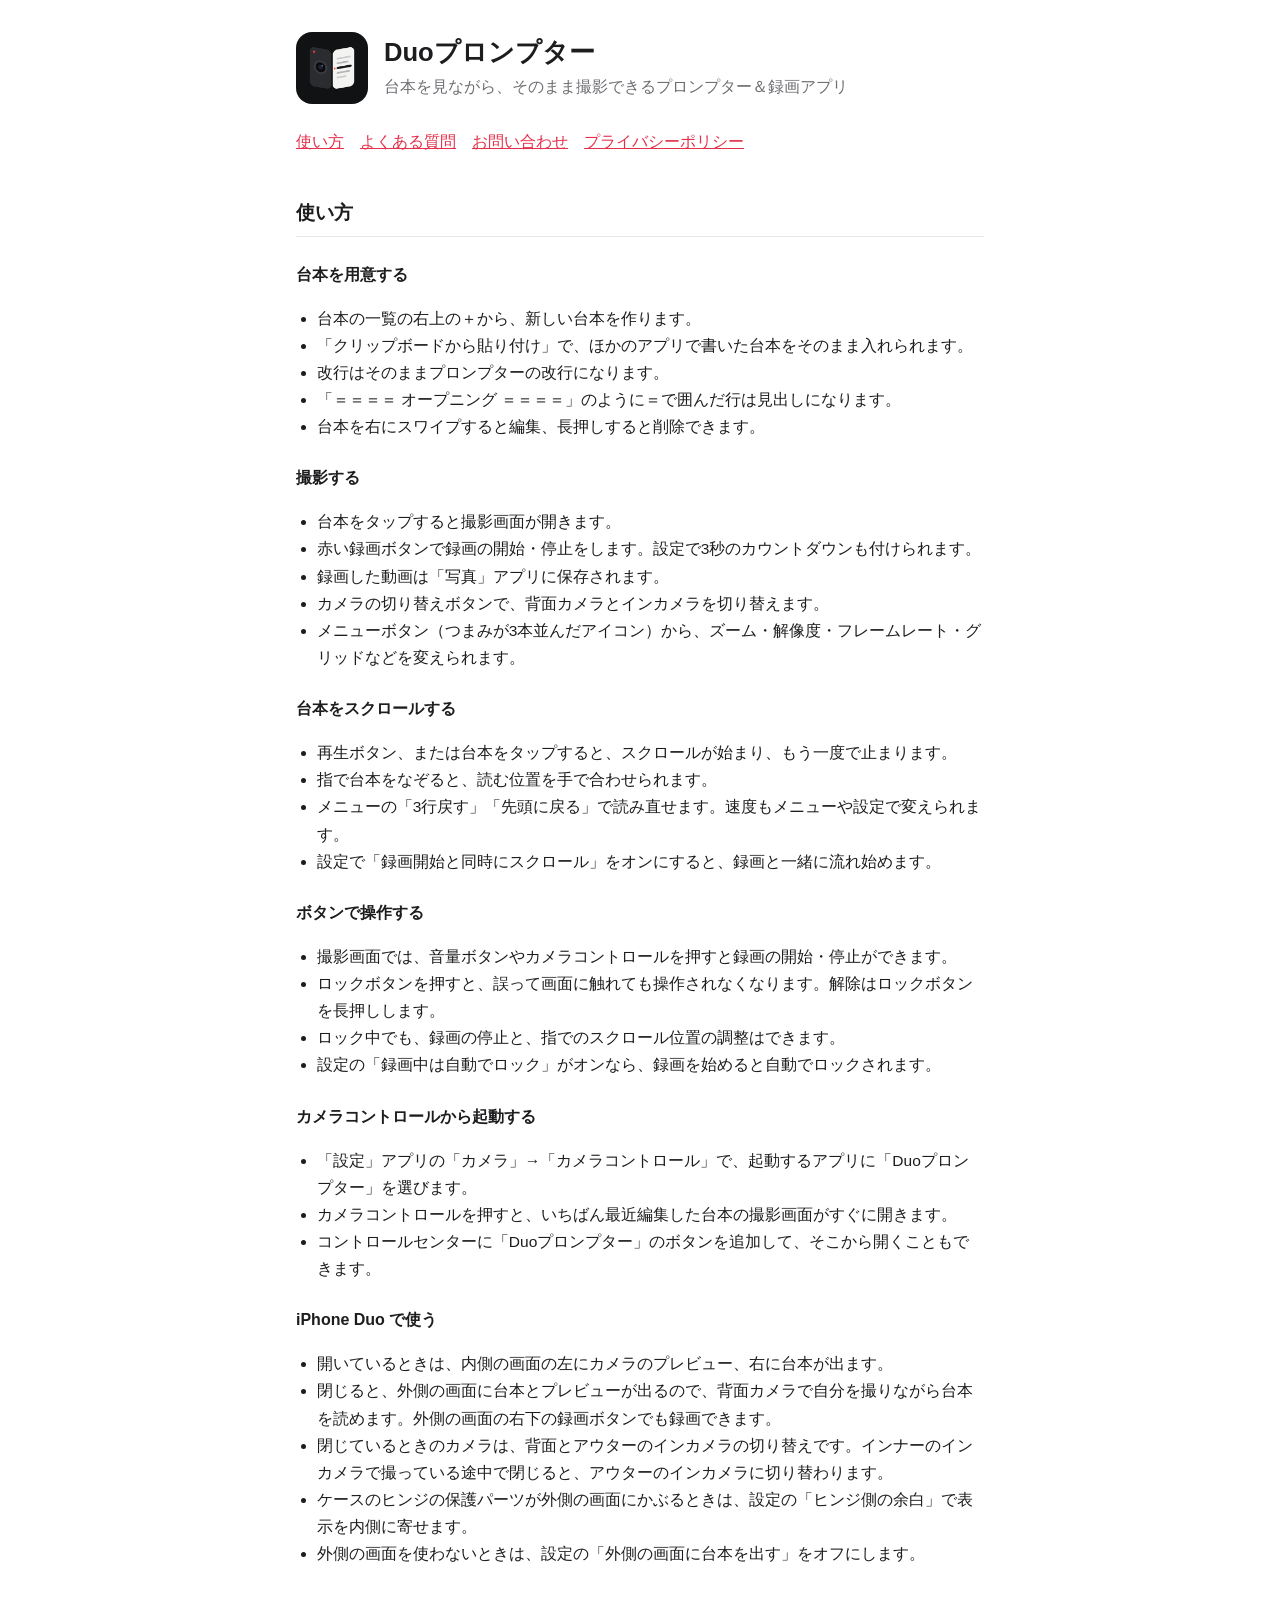
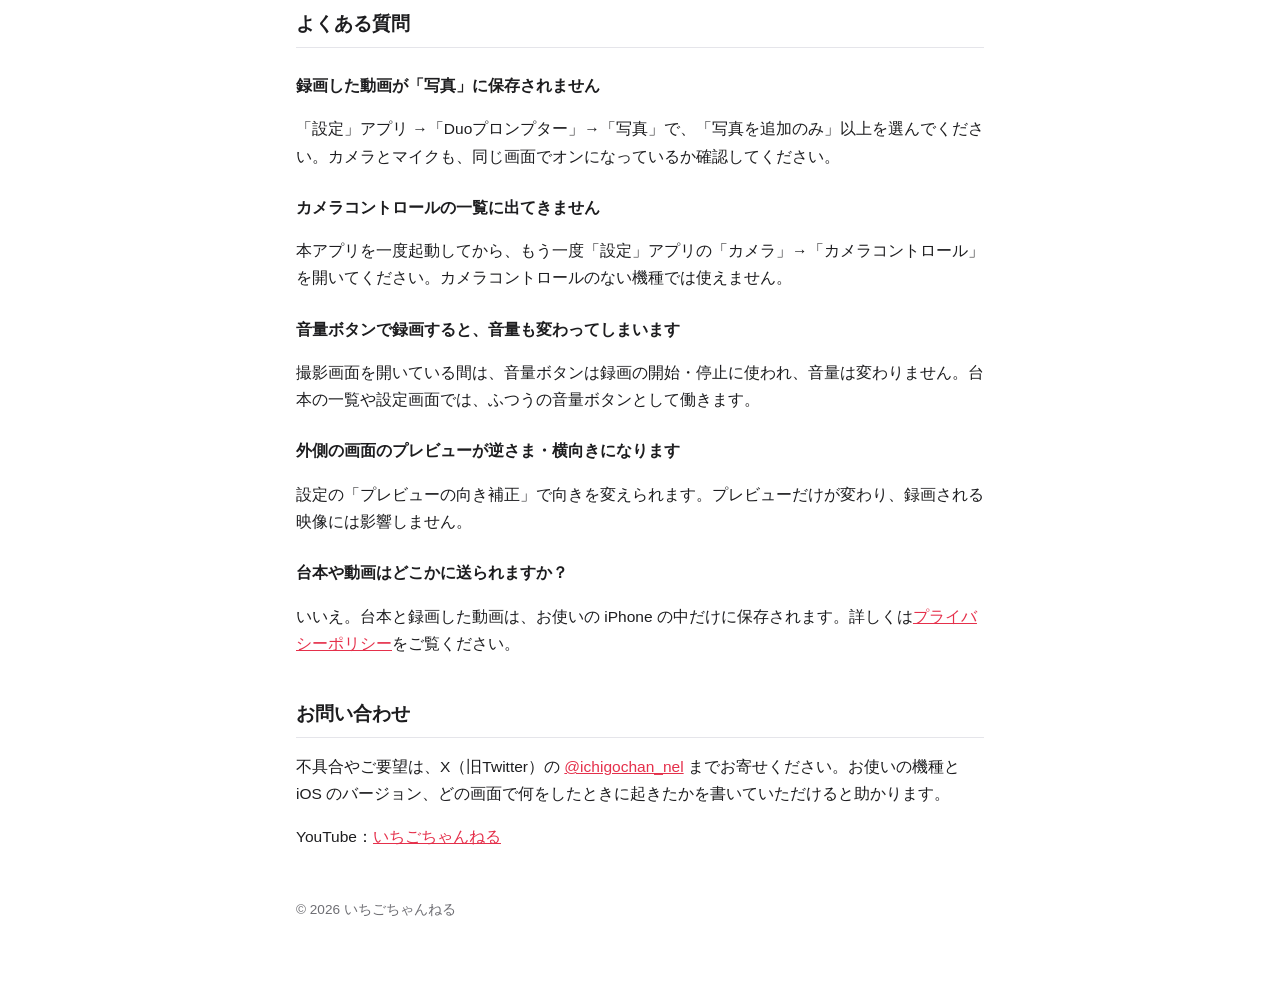
==== duo-prompter/index.html @ 32ddec3b "Add files via upload" ====
<!doctype html>
<html lang="ja">
<head>
<meta charset="utf-8">
<meta name="viewport" content="width=device-width, initial-scale=1">
<title>Duoプロンプター サポート</title>
<meta name="description" content="台本を見ながら撮影できるプロンプター＆録画アプリ「Duoプロンプター」の使い方とお問い合わせ。">
<link rel="stylesheet" href="style.css">
</head>
<body>
<main>
  <header>
    <img src="icon.png" alt="">
    <div>
      <h1>Duoプロンプター</h1>
      <p class="lead">台本を見ながら、そのまま撮影できるプロンプター＆録画アプリ</p>
    </div>
  </header>

  <nav>
    <a href="#guide">使い方</a>
    <a href="#faq">よくある質問</a>
    <a href="#contact">お問い合わせ</a>
    <a href="privacy.html">プライバシーポリシー</a>
  </nav>

  <h2 id="guide">使い方</h2>

  <h3>台本を用意する</h3>
  <ul>
    <li>台本の一覧の右上の＋から、新しい台本を作ります。</li>
    <li>「クリップボードから貼り付け」で、ほかのアプリで書いた台本をそのまま入れられます。</li>
    <li>改行はそのままプロンプターの改行になります。</li>
    <li>「＝＝＝＝ オープニング ＝＝＝＝」のように＝で囲んだ行は見出しになります。</li>
    <li>台本を右にスワイプすると編集、長押しすると削除できます。</li>
  </ul>

  <h3>撮影する</h3>
  <ul>
    <li>台本をタップすると撮影画面が開きます。</li>
    <li>赤い録画ボタンで録画の開始・停止をします。設定で3秒のカウントダウンも付けられます。</li>
    <li>録画した動画は「写真」アプリに保存されます。</li>
    <li>カメラの切り替えボタンで、背面カメラとインカメラを切り替えます。</li>
    <li>メニューボタン（つまみが3本並んだアイコン）から、ズーム・解像度・フレームレート・グリッドなどを変えられます。</li>
  </ul>

  <h3>台本をスクロールする</h3>
  <ul>
    <li>再生ボタン、または台本をタップすると、スクロールが始まり、もう一度で止まります。</li>
    <li>指で台本をなぞると、読む位置を手で合わせられます。</li>
    <li>メニューの「3行戻す」「先頭に戻る」で読み直せます。速度もメニューや設定で変えられます。</li>
    <li>設定で「録画開始と同時にスクロール」をオンにすると、録画と一緒に流れ始めます。</li>
  </ul>

  <h3>ボタンで操作する</h3>
  <ul>
    <li>撮影画面では、音量ボタンやカメラコントロールを押すと録画の開始・停止ができます。</li>
    <li>ロックボタンを押すと、誤って画面に触れても操作されなくなります。解除はロックボタンを長押しします。</li>
    <li>ロック中でも、録画の停止と、指でのスクロール位置の調整はできます。</li>
    <li>設定の「録画中は自動でロック」がオンなら、録画を始めると自動でロックされます。</li>
  </ul>

  <h3>カメラコントロールから起動する</h3>
  <ul>
    <li>「設定」アプリの「カメラ」→「カメラコントロール」で、起動するアプリに「Duoプロンプター」を選びます。</li>
    <li>カメラコントロールを押すと、いちばん最近編集した台本の撮影画面がすぐに開きます。</li>
    <li>コントロールセンターに「Duoプロンプター」のボタンを追加して、そこから開くこともできます。</li>
  </ul>

  <h3>iPhone Duo で使う</h3>
  <ul>
    <li>開いているときは、内側の画面の左にカメラのプレビュー、右に台本が出ます。</li>
    <li>閉じると、外側の画面に台本とプレビューが出るので、背面カメラで自分を撮りながら台本を読めます。外側の画面の右下の録画ボタンでも録画できます。</li>
    <li>閉じているときのカメラは、背面とアウターのインカメラの切り替えです。インナーのインカメラで撮っている途中で閉じると、アウターのインカメラに切り替わります。</li>
    <li>ケースのヒンジの保護パーツが外側の画面にかぶるときは、設定の「ヒンジ側の余白」で表示を内側に寄せます。</li>
    <li>外側の画面を使わないときは、設定の「外側の画面に台本を出す」をオフにします。</li>
  </ul>

  <h2 id="faq">よくある質問</h2>

  <h3>録画した動画が「写真」に保存されません</h3>
  <p>「設定」アプリ →「Duoプロンプター」→「写真」で、「写真を追加のみ」以上を選んでください。カメラとマイクも、同じ画面でオンになっているか確認してください。</p>

  <h3>カメラコントロールの一覧に出てきません</h3>
  <p>本アプリを一度起動してから、もう一度「設定」アプリの「カメラ」→「カメラコントロール」を開いてください。カメラコントロールのない機種では使えません。</p>

  <h3>音量ボタンで録画すると、音量も変わってしまいます</h3>
  <p>撮影画面を開いている間は、音量ボタンは録画の開始・停止に使われ、音量は変わりません。台本の一覧や設定画面では、ふつうの音量ボタンとして働きます。</p>

  <h3>外側の画面のプレビューが逆さま・横向きになります</h3>
  <p>設定の「プレビューの向き補正」で向きを変えられます。プレビューだけが変わり、録画される映像には影響しません。</p>

  <h3>台本や動画はどこかに送られますか？</h3>
  <p>いいえ。台本と録画した動画は、お使いの iPhone の中だけに保存されます。詳しくは<a href="privacy.html">プライバシーポリシー</a>をご覧ください。</p>

  <h2 id="contact">お問い合わせ</h2>
  <p>不具合やご要望は、X（旧Twitter）の <a href="https://x.com/ichigochan_nel">@ichigochan_nel</a> までお寄せください。お使いの機種と iOS のバージョン、どの画面で何をしたときに起きたかを書いていただけると助かります。</p>
  <p>YouTube：<a href="https://www.youtube.com/@ichigochannel">いちごちゃんねる</a></p>

  <footer>© 2026 いちごちゃんねる</footer>
</main>
</body>
</html>
---- duo-prompter/style.css ----
:root {
  --bg: #ffffff;
  --text: #1d1d1f;
  --sub: #6e6e73;
  --line: #e5e5ea;
  --card: #f5f5f7;
  --accent: #e5304b;
}
@media (prefers-color-scheme: dark) {
  :root {
    --bg: #000000;
    --text: #f5f5f7;
    --sub: #a1a1a6;
    --line: #2c2c2e;
    --card: #1c1c1e;
    --accent: #ff5a6e;
  }
}
* { box-sizing: border-box; }
body {
  margin: 0;
  background: var(--bg);
  color: var(--text);
  font-family: -apple-system, BlinkMacSystemFont, "Hiragino Sans", "Hiragino Kaku Gothic ProN", "Noto Sans JP", sans-serif;
  line-height: 1.75;
  -webkit-text-size-adjust: 100%;
}
main { max-width: 720px; margin: 0 auto; padding: 32px 16px 64px; }
header { display: flex; align-items: center; gap: 16px; margin-bottom: 24px; }
header img { width: 72px; height: 72px; border-radius: 16px; }
h1 { font-size: 1.6rem; margin: 0; line-height: 1.3; }
h2 { font-size: 1.2rem; margin: 40px 0 8px; padding-bottom: 6px; border-bottom: 1px solid var(--line); }
h3 { font-size: 1rem; margin: 24px 0 4px; }
p, li { font-size: 0.97rem; }
ul { padding-left: 1.3em; }
a { color: var(--accent); }
.lead { color: var(--sub); margin: 4px 0 0; }
.note { background: var(--card); border-radius: 12px; padding: 12px 16px; }
nav { display: flex; flex-wrap: wrap; gap: 8px 16px; margin: 8px 0 0; }
footer { margin-top: 48px; color: var(--sub); font-size: 0.85rem; }
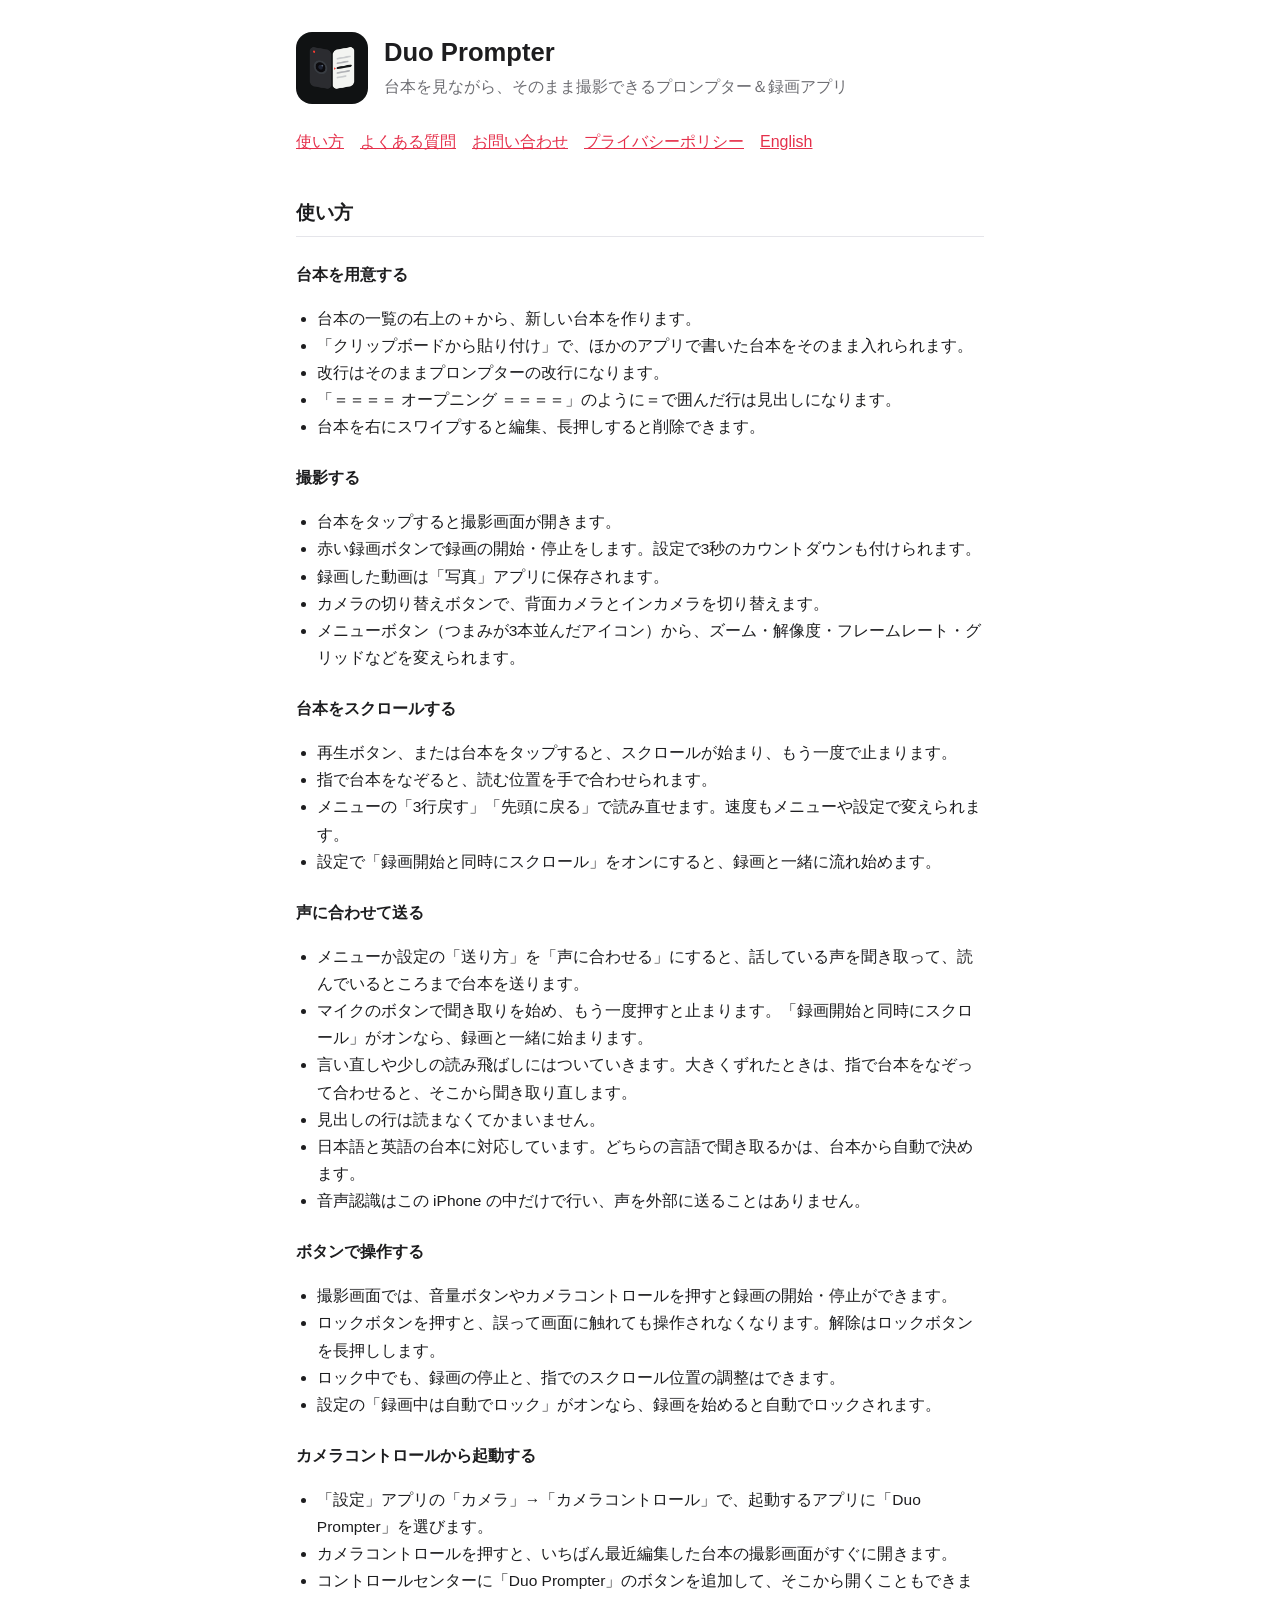
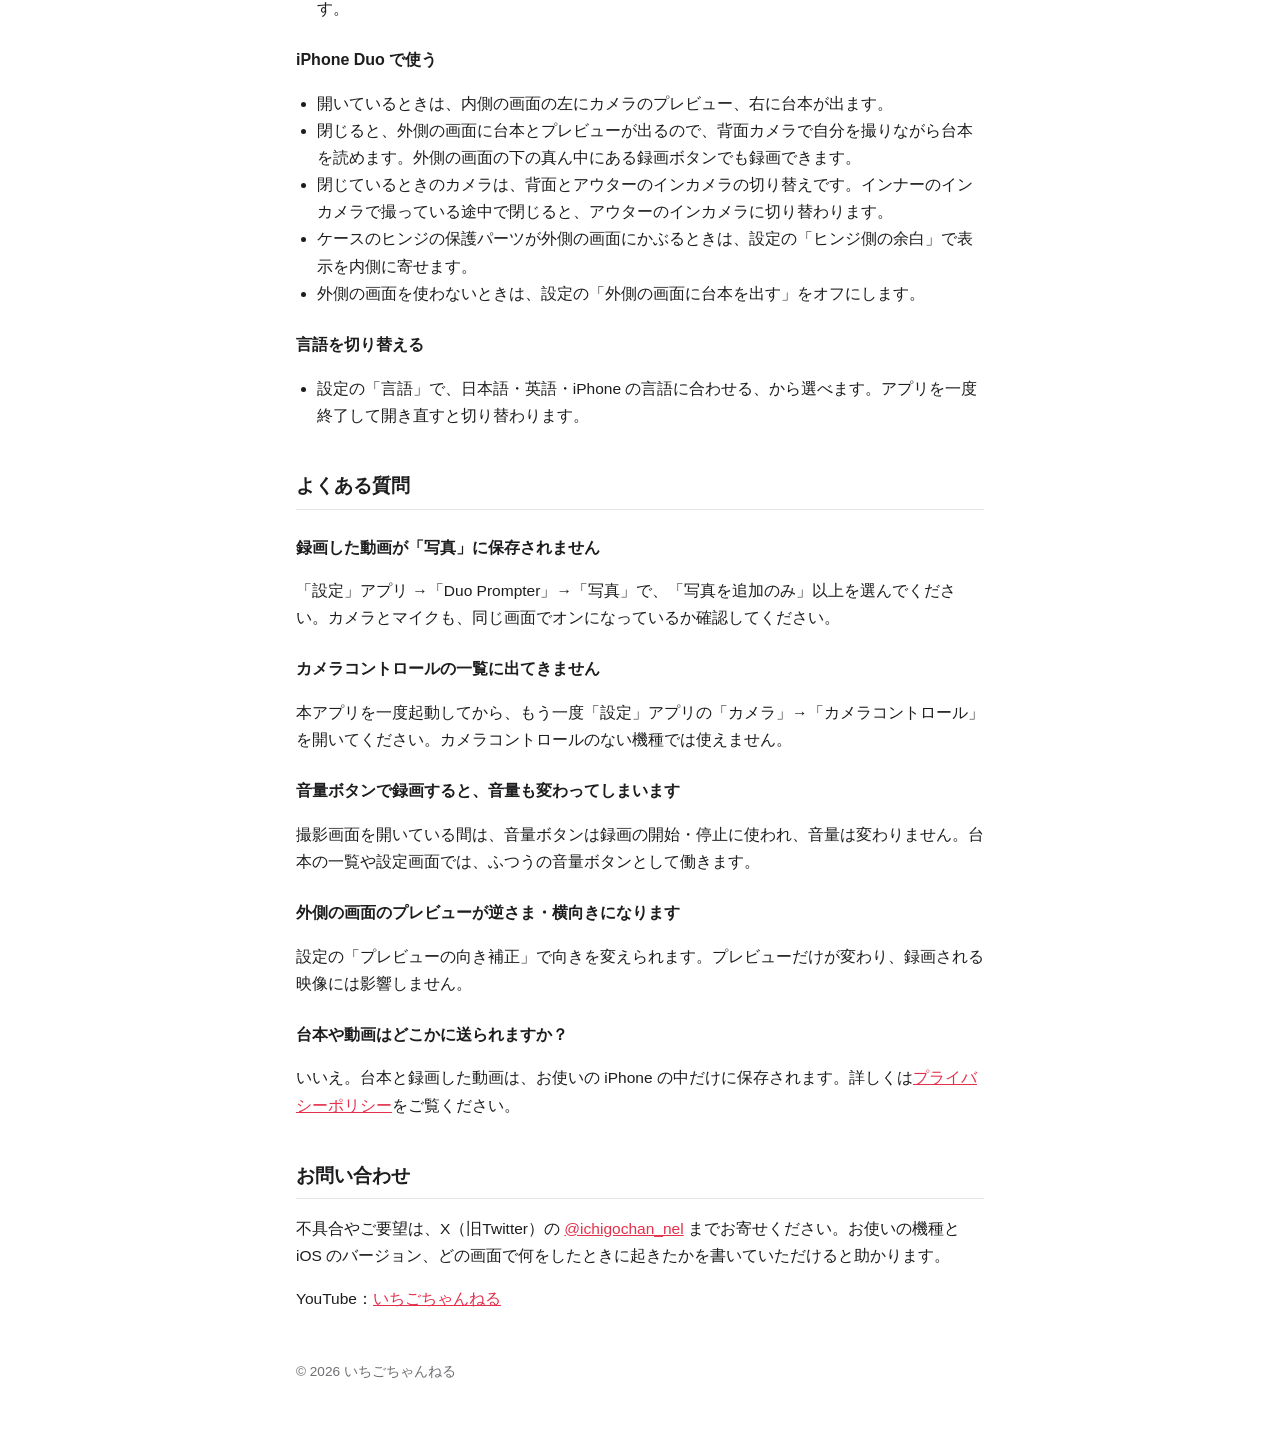
==== commit 2d2e174c: "Add files via upload" ====
--- a/duo-prompter/index.html
+++ b/duo-prompter/index.html
@@ -3,8 +3,8 @@
 <head>
 <meta charset="utf-8">
 <meta name="viewport" content="width=device-width, initial-scale=1">
-<title>Duoプロンプター サポート</title>
-<meta name="description" content="台本を見ながら撮影できるプロンプター＆録画アプリ「Duoプロンプター」の使い方とお問い合わせ。">
+<title>Duo Prompter サポート</title>
+<meta name="description" content="台本を見ながら撮影できるプロンプター＆録画アプリ「Duo Prompter」の使い方とお問い合わせ。">
 <link rel="stylesheet" href="style.css">
 </head>
 <body>
@@ -12,7 +12,7 @@
   <header>
     <img src="icon.png" alt="">
     <div>
-      <h1>Duoプロンプター</h1>
+      <h1>Duo Prompter</h1>
       <p class="lead">台本を見ながら、そのまま撮影できるプロンプター＆録画アプリ</p>
     </div>
   </header>
@@ -22,6 +22,7 @@
     <a href="#faq">よくある質問</a>
     <a href="#contact">お問い合わせ</a>
     <a href="privacy.html">プライバシーポリシー</a>
+    <a href="en/" lang="en">English</a>
   </nav>
 
   <h2 id="guide">使い方</h2>
@@ -52,6 +53,16 @@
     <li>設定で「録画開始と同時にスクロール」をオンにすると、録画と一緒に流れ始めます。</li>
   </ul>
 
+  <h3>声に合わせて送る</h3>
+  <ul>
+    <li>メニューか設定の「送り方」を「声に合わせる」にすると、話している声を聞き取って、読んでいるところまで台本を送ります。</li>
+    <li>マイクのボタンで聞き取りを始め、もう一度押すと止まります。「録画開始と同時にスクロール」がオンなら、録画と一緒に始まります。</li>
+    <li>言い直しや少しの読み飛ばしにはついていきます。大きくずれたときは、指で台本をなぞって合わせると、そこから聞き取り直します。</li>
+    <li>見出しの行は読まなくてかまいません。</li>
+    <li>日本語と英語の台本に対応しています。どちらの言語で聞き取るかは、台本から自動で決めます。</li>
+    <li>音声認識はこの iPhone の中だけで行い、声を外部に送ることはありません。</li>
+  </ul>
+
   <h3>ボタンで操作する</h3>
   <ul>
     <li>撮影画面では、音量ボタンやカメラコントロールを押すと録画の開始・停止ができます。</li>
@@ -62,24 +73,29 @@
 
   <h3>カメラコントロールから起動する</h3>
   <ul>
-    <li>「設定」アプリの「カメラ」→「カメラコントロール」で、起動するアプリに「Duoプロンプター」を選びます。</li>
+    <li>「設定」アプリの「カメラ」→「カメラコントロール」で、起動するアプリに「Duo Prompter」を選びます。</li>
     <li>カメラコントロールを押すと、いちばん最近編集した台本の撮影画面がすぐに開きます。</li>
-    <li>コントロールセンターに「Duoプロンプター」のボタンを追加して、そこから開くこともできます。</li>
+    <li>コントロールセンターに「Duo Prompter」のボタンを追加して、そこから開くこともできます。</li>
   </ul>
 
   <h3>iPhone Duo で使う</h3>
   <ul>
     <li>開いているときは、内側の画面の左にカメラのプレビュー、右に台本が出ます。</li>
-    <li>閉じると、外側の画面に台本とプレビューが出るので、背面カメラで自分を撮りながら台本を読めます。外側の画面の右下の録画ボタンでも録画できます。</li>
+    <li>閉じると、外側の画面に台本とプレビューが出るので、背面カメラで自分を撮りながら台本を読めます。外側の画面の下の真ん中にある録画ボタンでも録画できます。</li>
     <li>閉じているときのカメラは、背面とアウターのインカメラの切り替えです。インナーのインカメラで撮っている途中で閉じると、アウターのインカメラに切り替わります。</li>
     <li>ケースのヒンジの保護パーツが外側の画面にかぶるときは、設定の「ヒンジ側の余白」で表示を内側に寄せます。</li>
     <li>外側の画面を使わないときは、設定の「外側の画面に台本を出す」をオフにします。</li>
   </ul>
 
+  <h3>言語を切り替える</h3>
+  <ul>
+    <li>設定の「言語」で、日本語・英語・iPhone の言語に合わせる、から選べます。アプリを一度終了して開き直すと切り替わります。</li>
+  </ul>
+
   <h2 id="faq">よくある質問</h2>
 
   <h3>録画した動画が「写真」に保存されません</h3>
-  <p>「設定」アプリ →「Duoプロンプター」→「写真」で、「写真を追加のみ」以上を選んでください。カメラとマイクも、同じ画面でオンになっているか確認してください。</p>
+  <p>「設定」アプリ →「Duo Prompter」→「写真」で、「写真を追加のみ」以上を選んでください。カメラとマイクも、同じ画面でオンになっているか確認してください。</p>
 
   <h3>カメラコントロールの一覧に出てきません</h3>
   <p>本アプリを一度起動してから、もう一度「設定」アプリの「カメラ」→「カメラコントロール」を開いてください。カメラコントロールのない機種では使えません。</p>
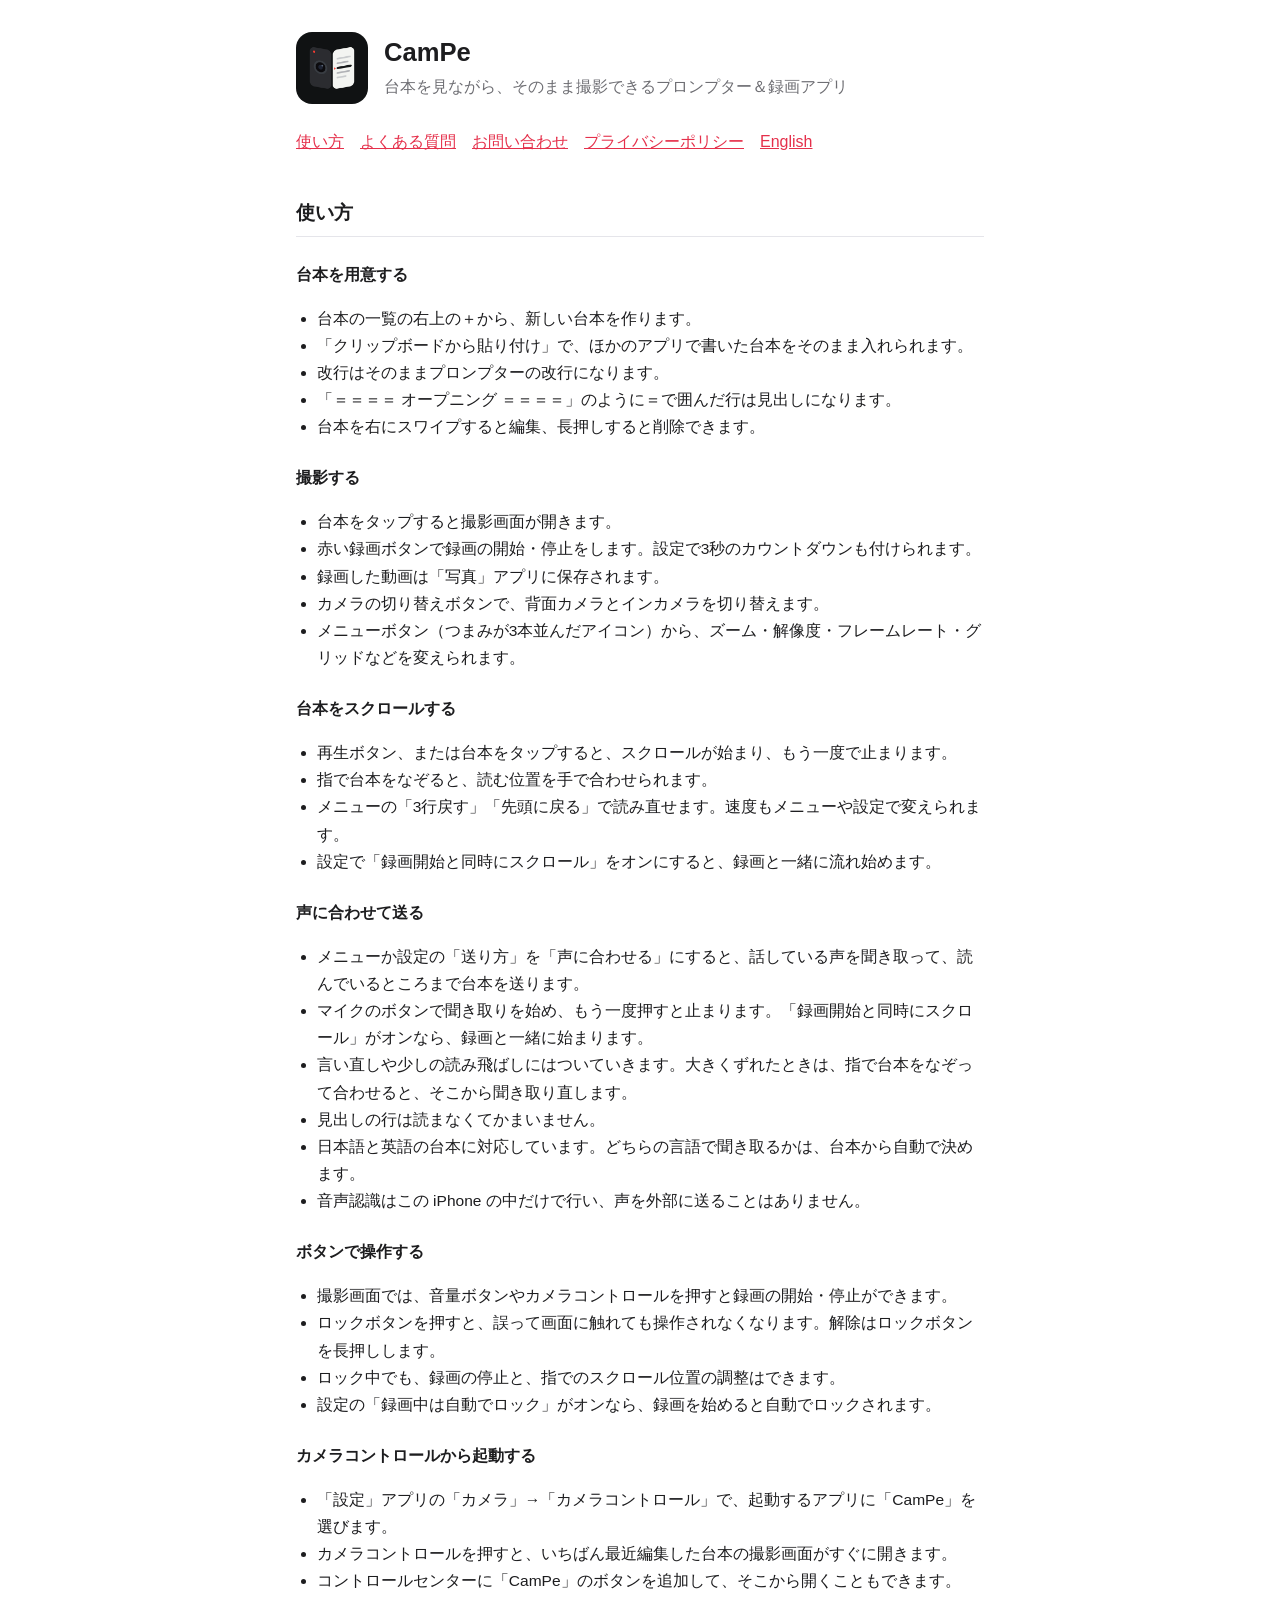
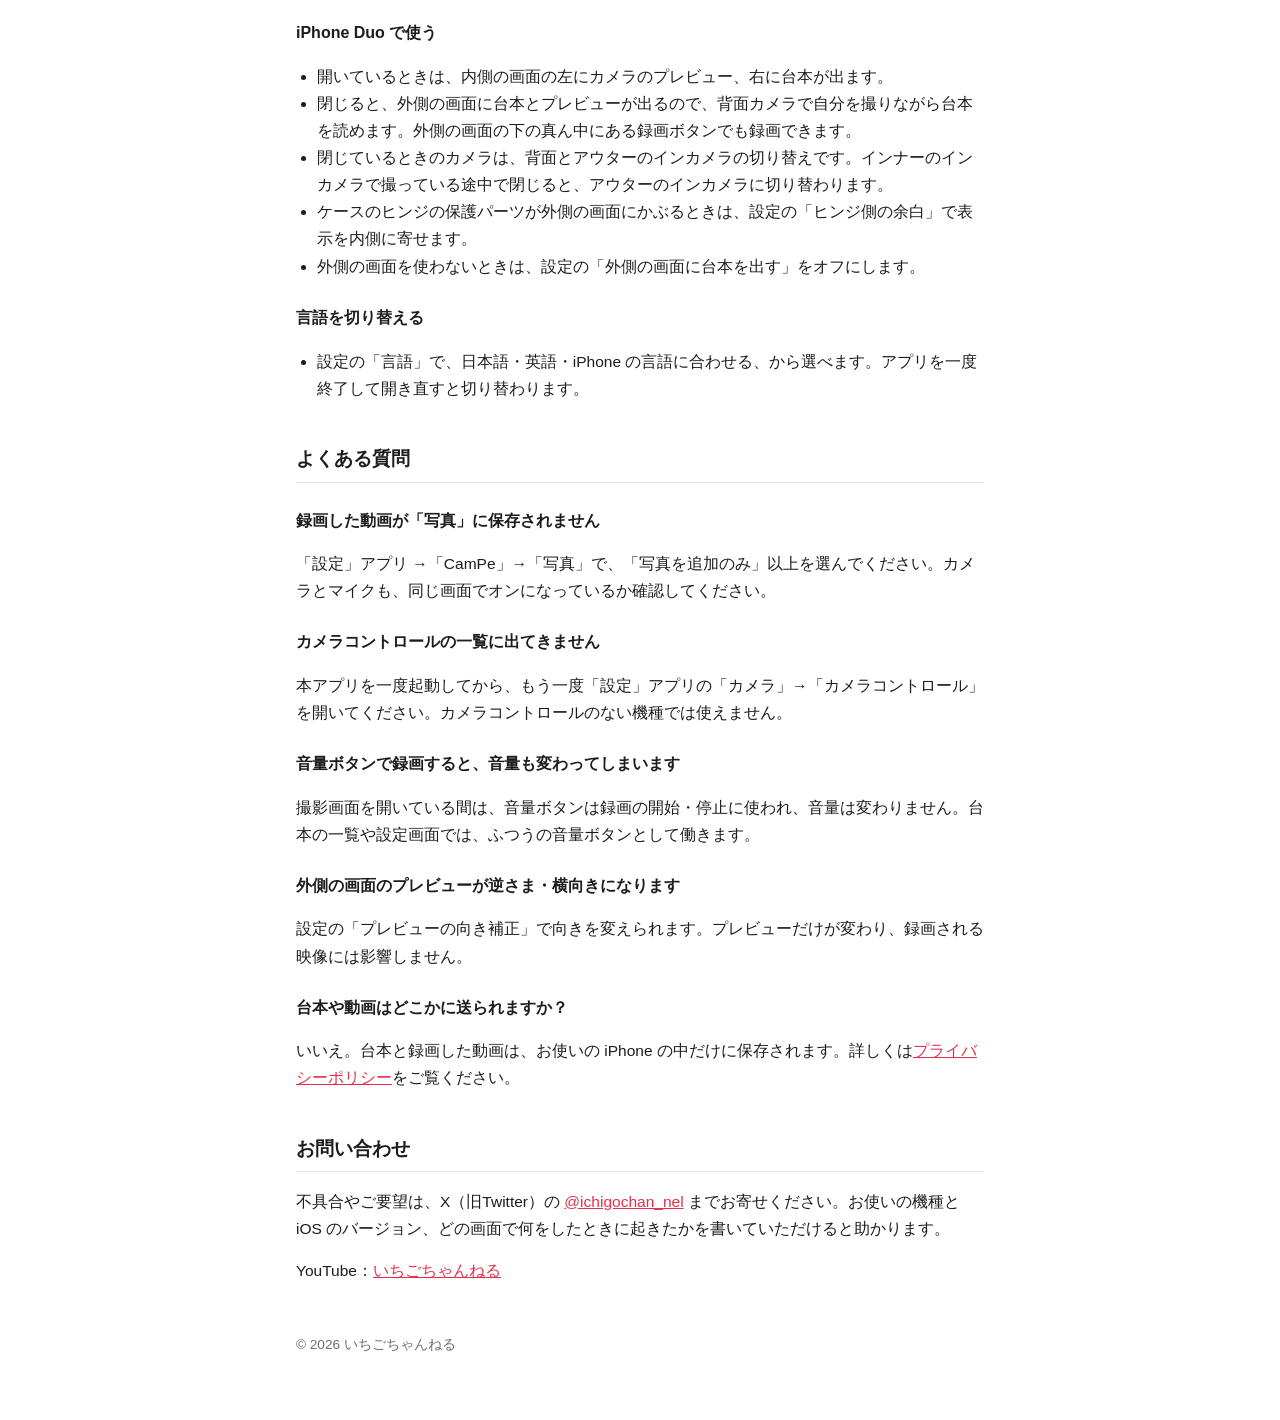
==== commit 56a8cbfb: "Add files via upload" ====
--- a/duo-prompter/index.html
+++ b/duo-prompter/index.html
@@ -3,8 +3,8 @@
 <head>
 <meta charset="utf-8">
 <meta name="viewport" content="width=device-width, initial-scale=1">
-<title>Duo Prompter サポート</title>
-<meta name="description" content="台本を見ながら撮影できるプロンプター＆録画アプリ「Duo Prompter」の使い方とお問い合わせ。">
+<title>CamPe サポート</title>
+<meta name="description" content="台本を見ながら撮影できるプロンプター＆録画アプリ「CamPe」の使い方とお問い合わせ。">
 <link rel="stylesheet" href="style.css">
 </head>
 <body>
@@ -12,7 +12,7 @@
   <header>
     <img src="icon.png" alt="">
     <div>
-      <h1>Duo Prompter</h1>
+      <h1>CamPe</h1>
       <p class="lead">台本を見ながら、そのまま撮影できるプロンプター＆録画アプリ</p>
     </div>
   </header>
@@ -73,9 +73,9 @@
 
   <h3>カメラコントロールから起動する</h3>
   <ul>
-    <li>「設定」アプリの「カメラ」→「カメラコントロール」で、起動するアプリに「Duo Prompter」を選びます。</li>
+    <li>「設定」アプリの「カメラ」→「カメラコントロール」で、起動するアプリに「CamPe」を選びます。</li>
     <li>カメラコントロールを押すと、いちばん最近編集した台本の撮影画面がすぐに開きます。</li>
-    <li>コントロールセンターに「Duo Prompter」のボタンを追加して、そこから開くこともできます。</li>
+    <li>コントロールセンターに「CamPe」のボタンを追加して、そこから開くこともできます。</li>
   </ul>
 
   <h3>iPhone Duo で使う</h3>
@@ -95,7 +95,7 @@
   <h2 id="faq">よくある質問</h2>
 
   <h3>録画した動画が「写真」に保存されません</h3>
-  <p>「設定」アプリ →「Duo Prompter」→「写真」で、「写真を追加のみ」以上を選んでください。カメラとマイクも、同じ画面でオンになっているか確認してください。</p>
+  <p>「設定」アプリ →「CamPe」→「写真」で、「写真を追加のみ」以上を選んでください。カメラとマイクも、同じ画面でオンになっているか確認してください。</p>
 
   <h3>カメラコントロールの一覧に出てきません</h3>
   <p>本アプリを一度起動してから、もう一度「設定」アプリの「カメラ」→「カメラコントロール」を開いてください。カメラコントロールのない機種では使えません。</p>
